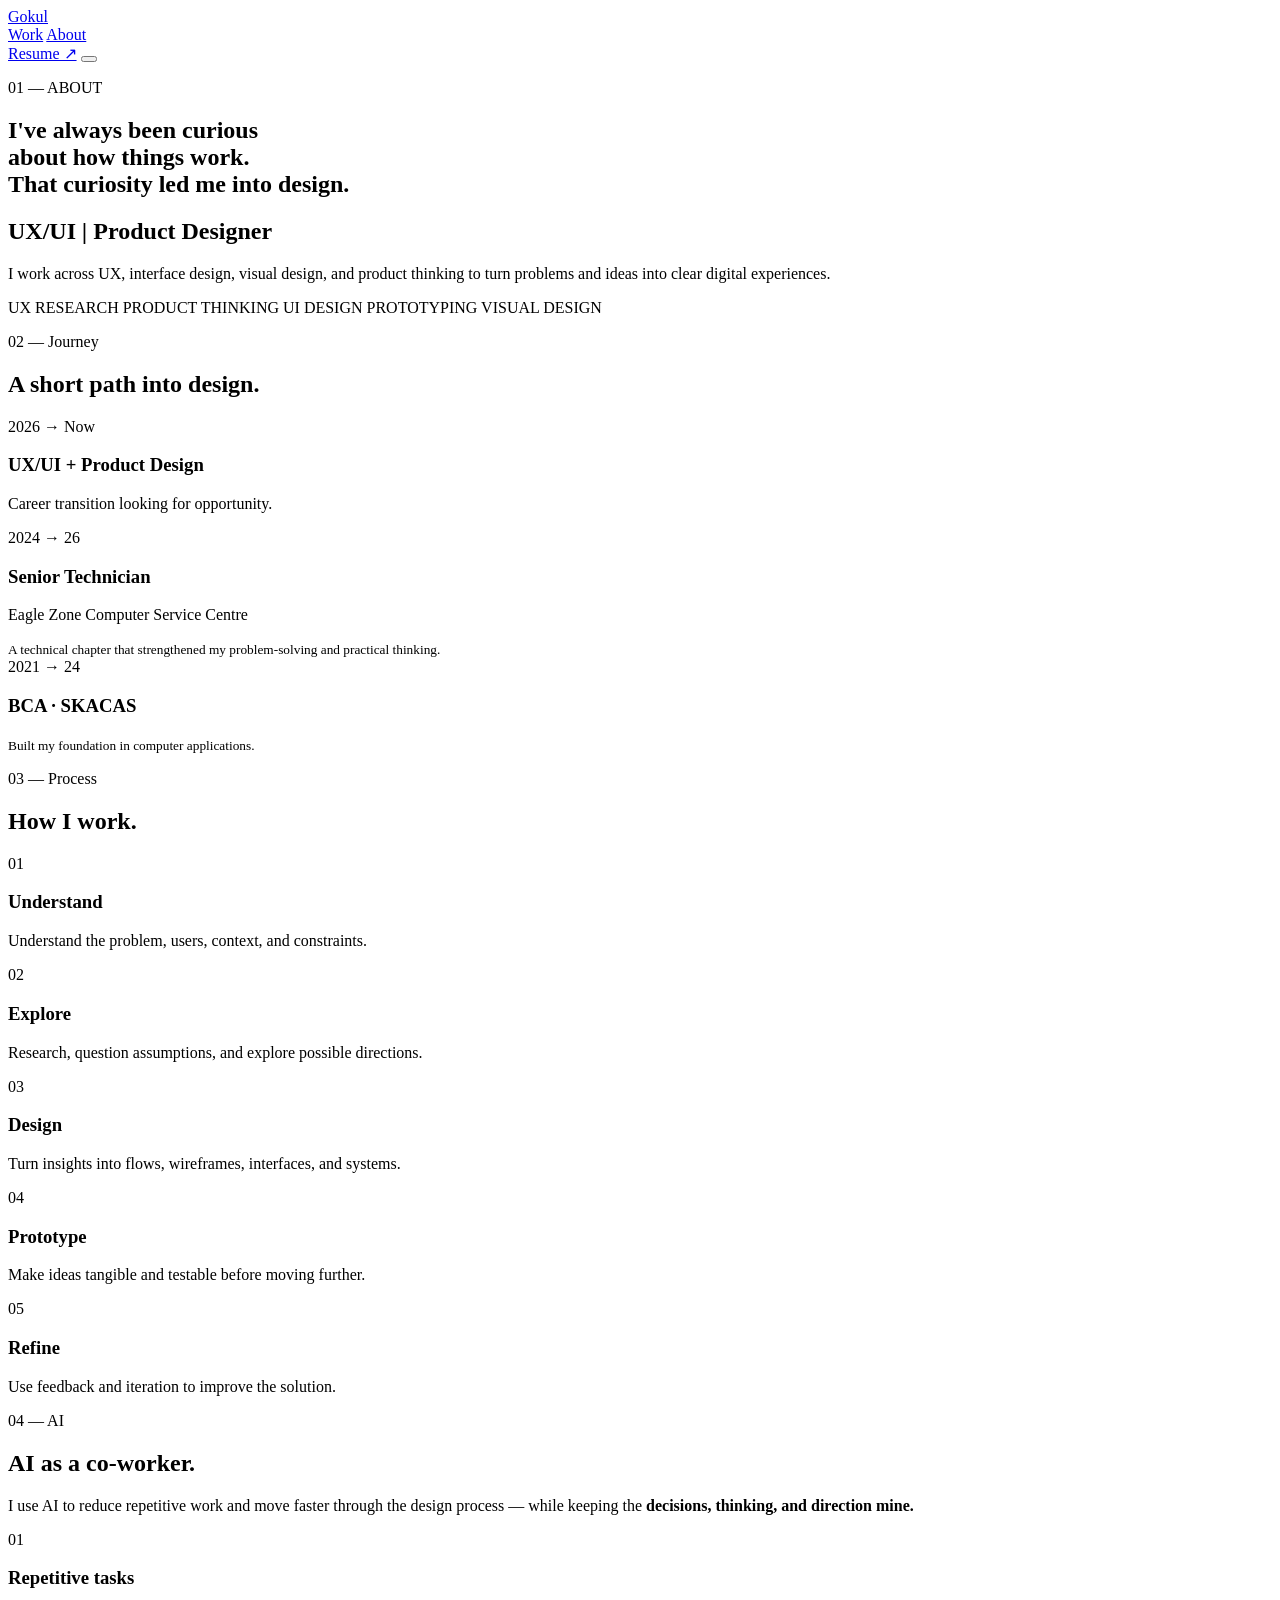
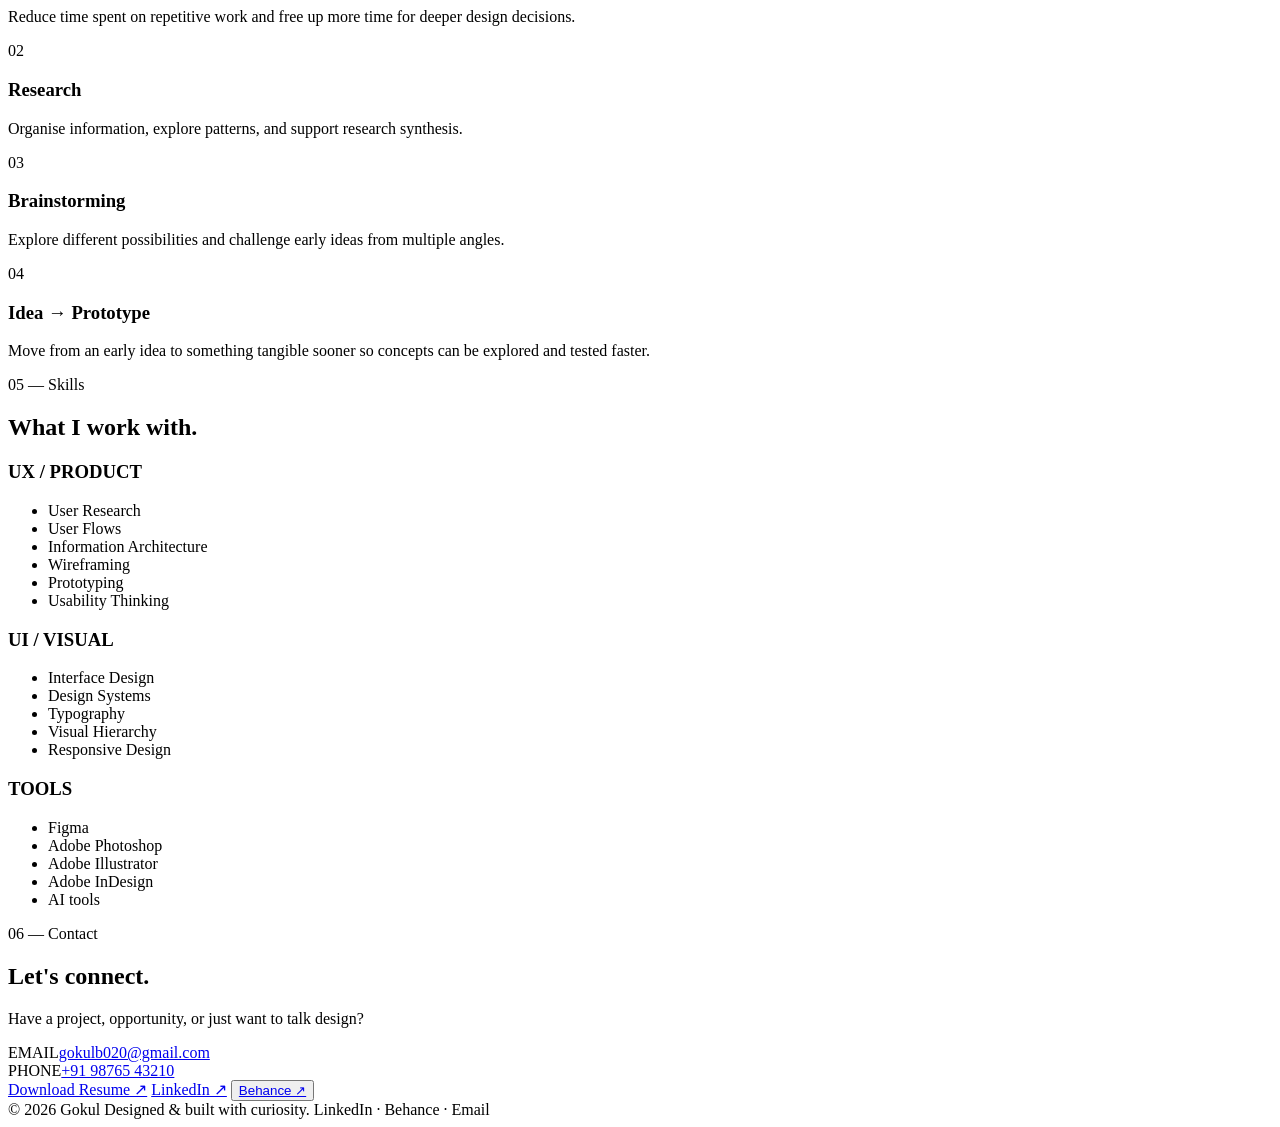
==== about.html @ 93f692a2 "Add files via upload" ====
<!DOCTYPE html>
<html lang="en">
<head>
  <meta charset="UTF-8">
  <meta name="viewport" content="width=device-width, initial-scale=1.0">
  <meta name="description" content="About Gokul — UI/UX and Product Designer.">
  <title>About — Gokul</title>
  <link rel="preconnect" href="https://fonts.googleapis.com">
  <link rel="preconnect" href="https://fonts.gstatic.com" crossorigin>
  <link href="https://fonts.googleapis.com/css2?family=Inter:wght@400;500;600;700&display=swap" rel="stylesheet">
  <link rel="stylesheet" href="css/style.css">
  <link rel="stylesheet" href="css/about.css">
</head>
<body class="about-page">
  <header class="site-nav">
    <a class="logo" href="index.html" aria-label="Gokul home">Gokul</a>
    <nav class="nav-links" aria-label="Primary navigation">
      <a href="work.html">Work</a>
      <a href="about.html" aria-current="page">About</a>
    </nav>
    <a class="button button-small" href="#contact" aria-label="Go to contact">Resume ↗</a>
    <button class="menu-button" type="button" aria-label="Open menu" aria-expanded="false">
      <span></span><span></span><span></span>
    </button>
  </header>

  <main>
    <section class="about-intro about-shell reveal">
      <p class="eyebrow">01 — ABOUT</p>
      <h1>I've always been curious<br class="desktop-break"> about how things work.<br><span>That curiosity led me into design.</span></h1>
      <h2>UX/UI <i>|</i> Product Designer</h2>
      <p class="intro-copy">I work across UX, interface design, visual design, and product thinking to turn problems and ideas into clear digital experiences.</p>
      <div class="intro-tags" aria-label="Design areas">
        <span>UX RESEARCH</span>
        <span>PRODUCT THINKING</span>
        <span>UI DESIGN</span>
        <span>PROTOTYPING</span>
        <span>VISUAL DESIGN</span>
      </div>
    </section>

    <section class="about-section about-shell about-journey reveal">
      <div class="about-section-title">
        <p class="eyebrow">02 — Journey</p>
        <h2>A short path into design.</h2>
      </div>
      <div class="journey-list">
        <article class="journey-row">
          <div class="journey-year">2026 → Now</div>
          <div>
            <h3>UX/UI + Product Design</h3>
            <p class="highlight">Career transition looking for opportunity.</p>
          </div>
        </article>
        <article class="journey-row">
          <div class="journey-year">2024 → 26</div>
          <div>
            <h3>Senior Technician</h3>
            <p>Eagle Zone Computer Service Centre</p>
            <small>A technical chapter that strengthened my problem-solving and practical thinking.</small>
          </div>
        </article>
        <article class="journey-row">
          <div class="journey-year">2021 → 24</div>
          <div>
            <h3>BCA · SKACAS</h3>
            <small>Built my foundation in computer applications.</small>
          </div>
        </article>
      </div>
    </section>

    <section class="about-section about-shell process-about reveal">
      <div class="about-section-title">
        <p class="eyebrow">03 — Process</p>
        <h2>How I work.</h2>
      </div>
      <div class="process-grid">
        <article><span>01</span><h3>Understand</h3><p>Understand the problem, users, context, and constraints.</p></article>
        <article><span>02</span><h3>Explore</h3><p>Research, question assumptions, and explore possible directions.</p></article>
        <article><span>03</span><h3>Design</h3><p>Turn insights into flows, wireframes, interfaces, and systems.</p></article>
        <article><span>04</span><h3>Prototype</h3><p>Make ideas tangible and testable before moving further.</p></article>
        <article><span>05</span><h3>Refine</h3><p>Use feedback and iteration to improve the solution.</p></article>
      </div>
    </section>

    <section class="about-section about-shell ai-section reveal">
      <div class="about-section-title">
        <p class="eyebrow">04 — AI</p>
        <h2>AI as a co-worker.</h2>
      </div>
      <div class="ai-content">
        <p class="ai-lead">I use AI to reduce repetitive work and move faster through the design process — while keeping the <strong>decisions, thinking, and direction mine.</strong></p>
        <div class="ai-grid">
          <article><span>01</span><h3>Repetitive tasks</h3><p>Reduce time spent on repetitive work and free up more time for deeper design decisions.</p></article>
          <article><span>02</span><h3>Research</h3><p>Organise information, explore patterns, and support research synthesis.</p></article>
          <article><span>03</span><h3>Brainstorming</h3><p>Explore different possibilities and challenge early ideas from multiple angles.</p></article>
          <article><span>04</span><h3>Idea → Prototype</h3><p>Move from an early idea to something tangible sooner so concepts can be explored and tested faster.</p></article>
        </div>
      </div>
    </section>

    <section class="about-section about-shell skills-about reveal">
      <div class="about-section-title">
        <p class="eyebrow">05 — Skills</p>
        <h2>What I work with.</h2>
      </div>
      <div class="about-skills-grid">
        <div>
          <h3>UX / PRODUCT</h3>
          <ul>
            <li>User Research</li><li>User Flows</li><li>Information Architecture</li><li>Wireframing</li><li>Prototyping</li><li>Usability Thinking</li>
          </ul>
        </div>
        <div>
          <h3>UI / VISUAL</h3>
          <ul>
            <li>Interface Design</li><li>Design Systems</li><li>Typography</li><li>Visual Hierarchy</li><li>Responsive Design</li>
          </ul>
        </div>
        <div>
          <h3>TOOLS</h3>
          <ul>
            <li>Figma</li><li>Adobe Photoshop</li><li>Adobe Illustrator</li><li>Adobe InDesign</li><li>AI tools</li>
          </ul>
        </div>
      </div>
    </section>

    <section id="contact" class="about-section about-shell contact-about reveal">
      <p class="eyebrow">06 — Contact</p>
      <h2>Let's connect.</h2>
      <p class="contact-lead">Have a project, opportunity, or just want to talk design?</p>
      <div class="contact-details">
        <div><span>EMAIL</span><a href="mailto:gokulb020@gmail.com">gokulb020@gmail.com</a></div>
        <div><span>PHONE</span><a href="tel:+919876543210">+91 98765 43210</a></div>
      </div>
      <div class="contact-actions">
        <a class="about-link-accent" href="#">Download Resume ↗</a>
        <a href="https://www.linkedin.com/in/gokuluiux/" target="_blank" rel="noopener">LinkedIn ↗</a>
        <button><a href="#" target="_blank" rel="noopener">Behance ↗</a></button>
      </div>
    </section>
  </main>

  <footer class="footer about-footer">
    <span>© 2026 Gokul</span>
    <span>Designed &amp; built with curiosity.</span>
    <span>LinkedIn · Behance · Email</span>
  </footer>

  <script src="js/main.js"></script>
</body>
</html>
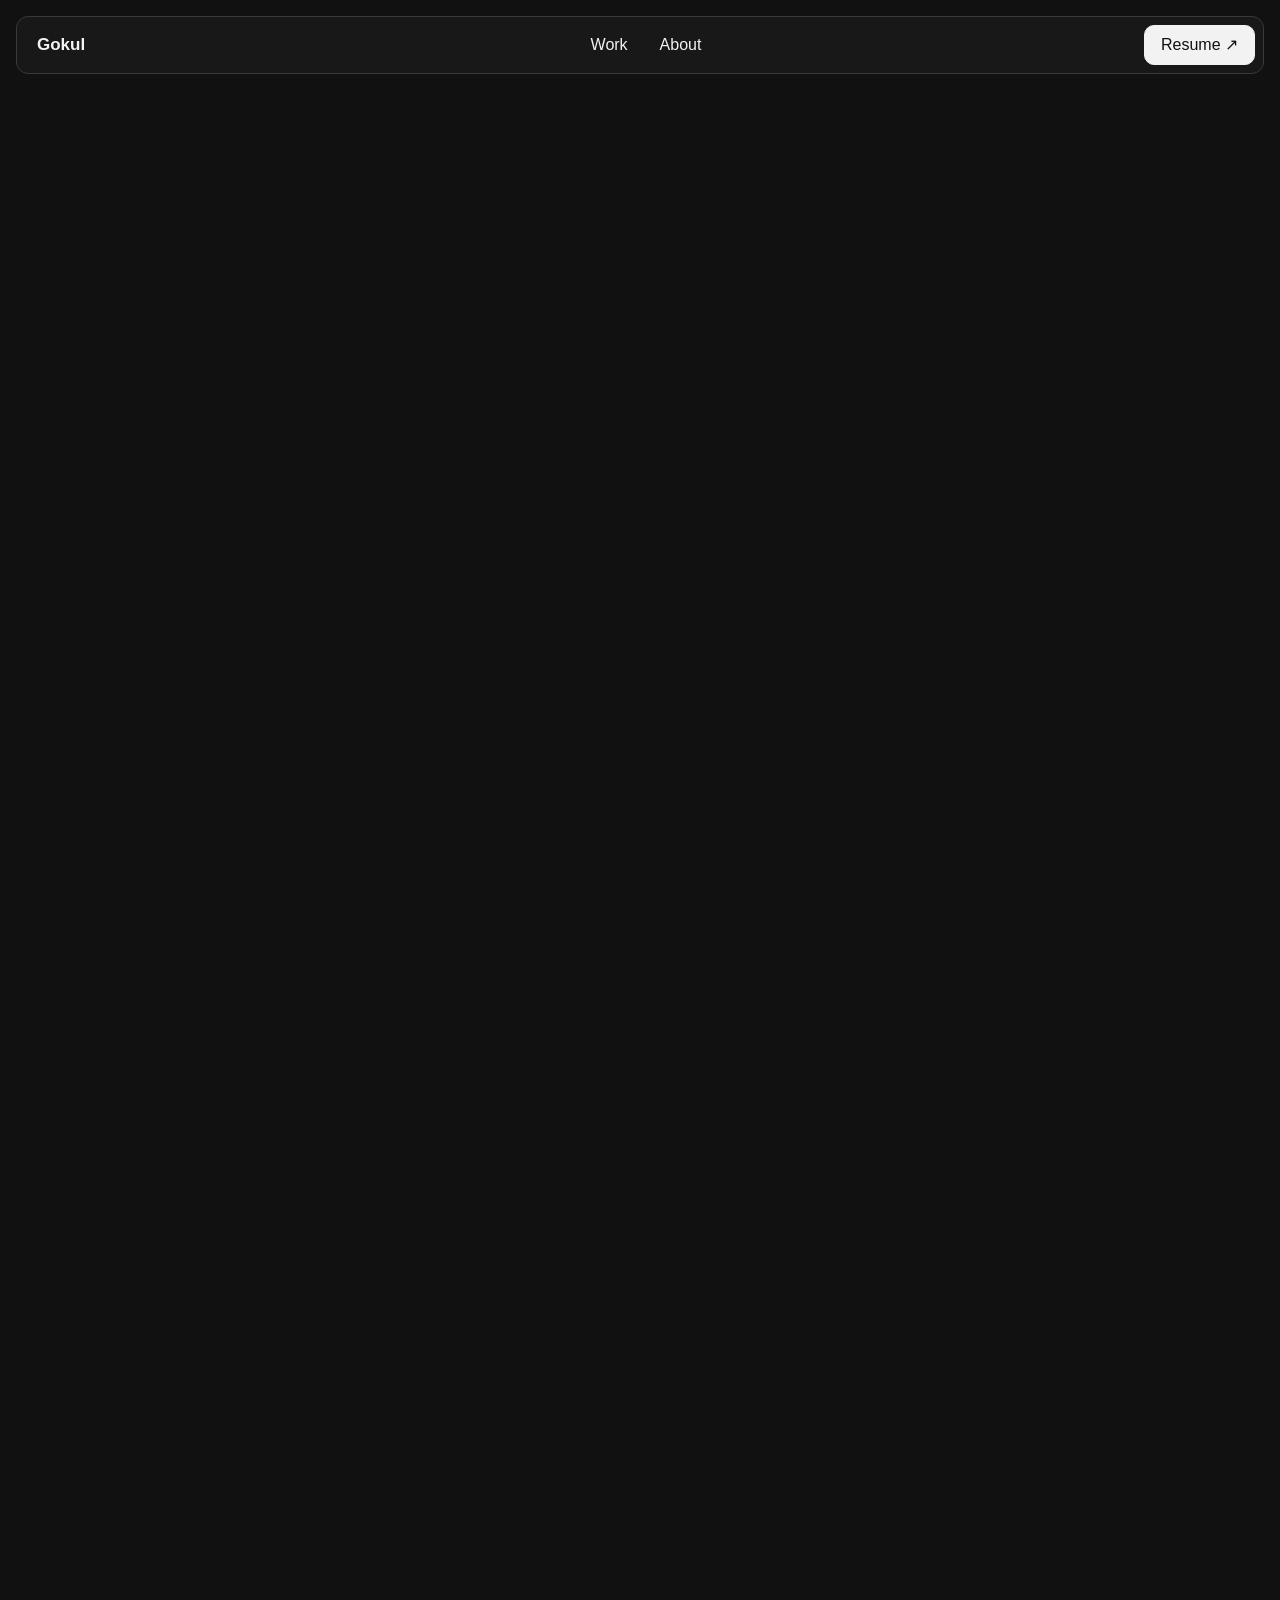
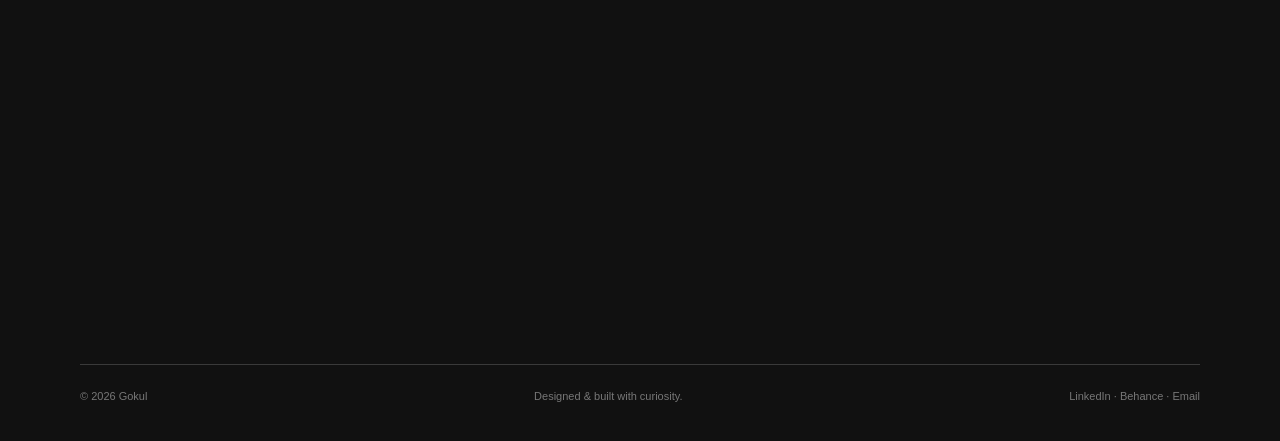
==== commit b05169ea: "Add files via upload" ====
--- a/about.html
+++ b/about.html
@@ -8,8 +8,8 @@
   <link rel="preconnect" href="https://fonts.googleapis.com">
   <link rel="preconnect" href="https://fonts.gstatic.com" crossorigin>
   <link href="https://fonts.googleapis.com/css2?family=Inter:wght@400;500;600;700&display=swap" rel="stylesheet">
-  <link rel="stylesheet" href="css/style.css">
-  <link rel="stylesheet" href="css/about.css">
+  <link rel="stylesheet" href="style.css">
+  <link rel="stylesheet" href="about.css">
 </head>
 <body class="about-page">
   <header class="site-nav">
@@ -138,7 +138,7 @@
       <div class="contact-actions">
         <a class="about-link-accent" href="#">Download Resume ↗</a>
         <a href="https://www.linkedin.com/in/gokuluiux/" target="_blank" rel="noopener">LinkedIn ↗</a>
-        <button><a href="#" target="_blank" rel="noopener">Behance ↗</a></button>
+        <a href="#" target="_blank" rel="noopener">Behance ↗</a>
       </div>
     </section>
   </main>
--- a/style.css
+++ b/style.css
@@ -0,0 +1,1058 @@
+/* ------------------------------
+   Gokul Portfolio
+   Simple reusable CSS
+------------------------------ */
+
+:root {
+  --bg: #111111;
+  --surface: #171717;
+  --surface-2: #1d1d1d;
+  --text: #f3f3f3;
+  --muted: #a5a5a5;
+  --line: #3a3a3a;
+  --accent: #fff700;
+  --radius: 14px;
+  --max-width: 1424px;
+  --space: clamp(72px, 8vw, 128px);
+}
+
+* { box-sizing: border-box; }
+
+html { scroll-behavior: smooth; }
+
+body {
+  margin: 0;
+  background: var(--bg);
+  color: var(--text);
+  font-family: "Inter", Arial, sans-serif;
+  font-size: 16px;
+  line-height: 1.45;
+  -webkit-font-smoothing: antialiased;
+}
+
+a { color: inherit; text-decoration: none; }
+
+button, a { -webkit-tap-highlight-color: transparent; }
+
+.site-nav {
+  position: sticky;
+  top: 16px;
+  z-index: 10;
+  width: calc(100% - 32px);
+  max-width: 1424px;
+  margin: 16px auto 0;
+  padding: 8px 8px 8px 20px;
+  min-height: 56px;
+  display: grid;
+  grid-template-columns: 1fr auto 1fr;
+  align-items: center;
+  background: #181818;
+  border: 1px solid #3a3a3a;
+  border-radius: 12px;
+  backdrop-filter: blur(10px);
+}
+
+.logo { font-weight: 600; font-size: 17px; }
+
+.nav-links {
+  display: flex;
+  gap: 32px;
+  justify-content: center;
+}
+
+.nav-links a,
+.text-link,
+.contact-links a { transition: color .2s ease; }
+
+.nav-links a:hover,
+.text-link:hover,
+.contact-links a:hover { color: var(--accent); }
+
+.button {
+  position: relative;
+  isolation: isolate;
+  overflow: hidden;
+  display: inline-flex;
+  align-items: center;
+  justify-content: space-between;
+  gap: 30px;
+  min-height: 50px;
+  padding: 0 18px;
+  background: #f2f2f2;
+  color: #111;
+  border: 1px solid #f2f2f2;
+  border-radius: 10px;
+  font-weight: 500;
+  transition: color .25s ease, transform .25s ease, border-color .25s ease;
+}
+
+.button::before {
+  content: "";
+  position: absolute;
+  inset: 0;
+  z-index: -1;
+  background: var(--accent);
+  transform: translateY(101%);
+  transition: transform .25s ease;
+}
+
+.button span {
+  display: inline-block;
+  transition: transform .25s ease;
+}
+
+.button:hover {
+  color: #111;
+  border-color: var(--accent);
+  transform: translateY(-3px);
+}
+
+.button:hover::before { transform: translateY(0); }
+.button:hover span { transform: translateX(4px); }
+
+.text-link {
+  position: relative;
+  padding-bottom: 4px;
+}
+
+.text-link::after,
+.case-link::after {
+  content: "";
+  position: absolute;
+  left: 0;
+  bottom: -2px;
+  width: 100%;
+  height: 1px;
+  background: var(--accent);
+  transform: scaleX(0);
+  transform-origin: right;
+  transition: transform .25s ease;
+}
+
+.text-link:hover::after {
+  transform: scaleX(1);
+  transform-origin: left;
+}
+
+.button-small {
+  justify-self: end;
+  min-height: 40px;
+  padding: 0 16px;
+}
+
+.menu-button { display: none; }
+
+.section {
+  width: min(calc(100% - 40px), var(--max-width));
+  margin: 0 auto;
+  padding: var(--space) 0;
+}
+
+.hero {
+  min-height: 650px;
+  display: grid;
+  grid-template-columns: minmax(0, 2fr) minmax(280px, .7fr);
+  column-gap: 56px;
+  align-items: center;
+  position: relative;
+  padding-top: 130px;
+  border-bottom: 1px solid var(--line);
+}
+
+.eyebrow {
+  margin: 0 0 18px;
+  color: #b8b8b8;
+  font-size: 12px;
+  font-weight: 700;
+  letter-spacing: .12em;
+  text-transform: uppercase;
+}
+
+
+
+.accent-dot {
+  width: 30px;
+  height: 30px;
+  vertical-align: -10px;
+  object-fit: contain;
+
+  animation: dotBlink 2s ease-in-out infinite;
+}
+
+@keyframes dotBlink {
+  0%, 100% {
+    opacity: 1;
+    transform: scale(1);
+  }
+
+  50% {
+    opacity: 0.45;
+    transform: scale(0.9);
+  }
+}        
+
+
+.hero h1 {
+  max-width: 900px;
+  margin: 0;
+  font-size: clamp(52px, 5vw, 72px);
+  line-height: 1.02;
+  letter-spacing: -.055em;
+  font-weight: 600;
+}
+
+.hero h1 span { color: #999; }
+
+.hero-copy {
+  max-width: 680px;
+  margin: 34px 0 36px;
+  color: #a9a9a9;
+  font-size: 17px;
+  font-weight: 500;
+}
+
+.hero-actions { display: flex; align-items: center; gap: 28px; }
+
+.hero-side {
+  align-self: center;
+  min-height: 300px;
+  padding-left: 24px;
+  border-left: 1px solid var(--line);
+}
+
+.side-line {
+  display: block;
+  width: 40px;
+  height: 3px;
+  margin-bottom: 48px;
+  background: var(--accent);
+}
+
+.hero-side h2 {
+  margin: 0;
+  font-size: 32px;
+  line-height: .95;
+  letter-spacing: -.04em;
+  font-weight: 500;
+}
+
+.hero-side strong {
+  display: block;
+  margin-top: 50px;
+  color: var(--accent);
+  font-size: 13px;
+}
+
+.hero-side small {
+  display: block;
+  margin-top: 50px;
+  color: #888;
+  font-size: 10px;
+  letter-spacing: .1em;
+}
+
+.scroll-note {
+  position: absolute;
+  left: 50%;
+  bottom: -34px;
+  transform: translateX(-50%);
+  padding: 0 12px;
+  background: var(--bg);
+  color: #777;
+  font-size: 10px;
+  letter-spacing: .12em;
+}
+
+.scroll-note span { color: var(--accent); font-size: 16px; }
+
+.section-heading {
+  display: grid;
+  grid-template-columns: 1fr 1fr;
+  gap: 40px;
+  align-items: end;
+  margin-bottom: 38px;
+}
+
+.section-heading h2,
+.section-title h2,
+.thinking-copy h2,
+.about-copy h2,
+.outside-section h2,
+.contact-main h2 {
+  margin: 0;
+  font-size: clamp(30px, 4vw, 46px);
+  line-height: 1;
+  letter-spacing: -.045em;
+  font-weight: 600;
+}
+
+.section-heading > p,
+.thinking-copy > p:last-child,
+.contact-main > p,
+.about-copy > p:not(.about-lead) {
+  color: #a6a6a6;
+}
+
+.work-grid {
+  display: grid;
+  grid-template-columns: repeat(2, minmax(0, 1fr));
+  gap: 32px 28px;
+}
+
+.project-card {
+  overflow: hidden;
+  border: 1px solid #373737;
+  border-radius: 15px;
+  background: #121212;
+  transition: transform .25s ease, border-color .25s ease;
+}
+
+.project-card:hover {
+  border-color: #5a5a5a;
+}
+/* Selected Work — image zoom */
+.project-media {
+  overflow: hidden;
+}
+
+.project-media img {
+  width: 100%;
+  height: 100%;
+  object-fit: cover;
+  display: block;
+  transition: transform 0.6s cubic-bezier(0.22, 1, 0.36, 1);
+}
+
+.project-card:hover .project-media img {
+  transform: scale(1.08);
+}
+
+.pawtrain-media img {
+  width: 100%;
+  height: 100%;
+  object-fit: cover;
+  display: block;
+}
+
+.dashboard-media {
+  flex-direction: column;
+  color: #aaa;
+}
+
+.dashboard-media strong { font-size: 14px; }
+.dashboard-media small { margin-top: 6px; color: #666; font-size: 9px; }
+
+.project-body { padding: 22px 22px 24px; }
+
+.tags {
+  display: flex;
+  gap: 8px;
+  margin-bottom: 14px;
+}
+
+.tags span {
+  padding: 4px 11px;
+  border: 1px solid #353535;
+  border-radius: 999px;
+  color: #9c9c9c;
+  font-size: 10px;
+}
+
+.project-body h3 {
+  margin: 0 0 12px;
+  font-size: 24px;
+  letter-spacing: -.035em;
+}
+
+.project-body p {
+  max-width: 560px;
+  margin: 0 0 14px;
+  color: #999;
+  font-size: 13px;
+}
+
+.skills-line {
+  display: flex;
+  flex-wrap: wrap;
+  gap: 14px;
+  margin-bottom: 16px;
+  color: #999;
+  font-size: 10px;
+}
+
+.skills-line span::before {
+  content: "";
+  display: inline-block;
+  width: 5px;
+  height: 5px;
+  margin: 0 7px 1px 0;
+  border-radius: 50%;
+  background: var(--accent);
+}
+
+.case-link {
+  display: inline-block;
+  font-size: 18px;
+  border-bottom: 2px solid var(--accent);
+  transition: transform .2s ease;
+}
+
+.case-link:hover { transform: translateX(4px); }
+
+.process-section { border-top: 1px solid var(--line); }
+
+.process-list { border-top: 1px solid var(--line); }
+
+.process-row {
+  display: grid;
+  grid-template-columns: 68px minmax(0, 1fr);
+  gap: 32px;
+  padding: 34px 0;
+  border-bottom: 1px solid var(--line);
+}
+
+.process-row > span,
+.thinking-item > span {
+  color: var(--accent);
+  font-size: 12px;
+  font-weight: 600;
+}
+
+.process-row h3 {
+  margin: 0 0 5px;
+  font-size: 24px;
+  letter-spacing: -.03em;
+}
+
+.process-row p {
+  max-width: 520px;
+  margin: 0;
+  color: #a0a0a0;
+}
+
+.thinking-section {
+  display: grid;
+  grid-template-columns: 1fr 1fr;
+  gap: 60px;
+  border-bottom: 1px solid var(--line);
+}
+
+.thinking-copy > p:last-child {
+  max-width: 650px;
+  margin-top: 32px;
+}
+
+.thinking-list {
+  display: grid;
+  grid-template-columns: repeat(2, 1fr);
+  align-content: start;
+}
+
+.thinking-item {
+  display: flex;
+  gap: 28px;
+  padding: 22px 0;
+  border-bottom: 1px solid var(--line);
+  font-size: 18px;
+  font-weight: 500;
+}
+
+.skills-section { border-bottom: 1px solid var(--line); }
+
+.skills-columns {
+  display: grid;
+  grid-template-columns: 1fr 1fr;
+  gap: 60px;
+  margin-top: 60px;
+}
+
+.skill-group h3,
+.tools h3 {
+  margin: 0 0 28px;
+  color: #aaa;
+  font-size: 12px;
+  letter-spacing: .1em;
+}
+
+.skill-group:first-child h3,
+.skill-group:nth-child(2) h3 { color: #b6b6b6; }
+
+.skill-group ul {
+  padding: 0;
+  margin: 0;
+  list-style: none;
+}
+
+.skill-group li {
+  margin-bottom: 10px;
+  font-size: 18px;
+  font-weight: 500;
+}
+
+.tools { margin-top: 72px; }
+
+.tool-list { display: flex; flex-wrap: wrap; gap: 10px; }
+
+.ticker {
+  width: 100%;
+  overflow: hidden;
+  white-space: nowrap;
+}
+
+.ticker-track {
+  display: flex;
+  width: max-content;
+  align-items: center;
+  gap: 70px;
+
+  animation: tickerMove 18s linear infinite;
+}
+
+.ticker-item {
+  display: flex;
+  align-items: center;
+  gap: 24px;
+
+  color: #aaa;
+  font-size: 18px;
+  font-weight: 600;
+  white-space: nowrap;
+}
+
+.ticker-star {
+  color: #FFF700;
+  font-size: 28px;
+  line-height: 1;
+}
+
+@keyframes tickerMove {
+  from {
+    transform: translateX(0);
+  }
+
+  to {
+    transform: translateX(-50%);
+  }
+}
+
+.about-section {
+  display: grid;
+  grid-template-columns: 1.2fr 1fr;
+  min-height: 500px;
+  border-bottom: 1px solid var(--line);
+}
+
+.about-copy { padding-right: 60px; }
+
+.about-lead {
+  max-width: 690px;
+  margin: 40px 0 24px;
+  font-size: 23px;
+  line-height: 1.35;
+  font-weight: 500;
+}
+
+.about-copy > p:not(.eyebrow):not(.about-lead) {
+  max-width: 700px;
+  margin: 0 0 20px;
+  color: #a4a4a4;
+}
+
+mark {
+  padding: 0;
+  color: var(--accent);
+  background: transparent;
+}
+
+.about-mark {
+  display: flex;
+  flex-direction: column;
+  align-items: center;
+  justify-content: center;
+  border-left: 1px solid var(--line);
+}
+
+.about-mark strong {
+  font-size: 190px;
+  line-height: .8;
+  font-weight: 500;
+}
+
+.about-mark small {
+  margin-top: 34px;
+  color: #777;
+  font-size: 10px;
+  text-align: center;
+  letter-spacing: .1em;
+}
+
+.experience-list { margin-top: 50px; border-top: 1px solid var(--line); }
+
+.experience-row {
+  display: grid;
+  grid-template-columns: 220px minmax(0, 1fr);
+  gap: 0;
+  padding: 32px 0;
+  border-bottom: 1px solid var(--line);
+}
+
+.experience-row > span {
+  color: #999;
+  font-size: 12px;
+}
+
+.experience-row h3 { margin: 0; font-size: 22px; }
+.experience-row p { margin: 5px 0 12px; color: #999; }
+.experience-row small { color: #888; font-size: 12px; }
+
+.outside-section {
+  min-height: 380px;
+  border-bottom: 1px solid var(--line);
+}
+
+.outside-section h2 {
+  max-width: 850px;
+  margin-top: 40px;
+  color: #aaa;
+  font-size: clamp(34px, 4vw, 52px);
+  line-height: 1.08;
+}
+
+.contact-section {
+  min-height: 470px;
+  display: grid;
+  grid-template-columns: 1fr 260px;
+  align-items: center;
+  gap: 80px;
+}
+
+.contact-main h2 { font-size: clamp(44px, 5vw, 70px); }
+
+.contact-main > p { margin: 26px 0 32px; font-size: 16px; }
+
+.contact-links {
+  display: flex;
+  flex-direction: column;
+  gap: 18px;
+}
+
+.footer {
+  width: min(calc(100% - 40px), var(--max-width));
+  margin: 0 auto;
+  padding: 24px 0 36px;
+  display: flex;
+  justify-content: space-between;
+  gap: 20px;
+  color: #777;
+  font-size: 11px;
+  border-top: 1px solid var(--line);
+}
+
+.footer strong { color: #aaa; }
+
+/* Scroll reveal */
+.reveal {
+  opacity: 0;
+  transform: translateY(18px);
+  transition: opacity .65s ease, transform .65s ease;
+}
+
+.reveal.is-visible {
+  opacity: 1;
+  transform: translateY(0);
+}
+
+
+/* Hero motion — subtle and reusable */
+.hero h1 {
+  animation: heroEnter .75s cubic-bezier(.22, 1, .36, 1) both;
+}
+.hero-copy { animation: copyEnter .7s .16s both; }
+.hero-actions { animation: copyEnter .7s .26s both; }
+
+.scroll-note {
+  animation: scrollHop 2s ease-in-out infinite;
+}
+.scroll-note span {
+  display: inline-block;
+  animation: arrowHop 2s ease-in-out infinite;
+}
+
+@keyframes heroEnter {
+  from { opacity: 0; transform: translateY(18px); }
+  to { opacity: 1; transform: translateY(0); }
+}
+@keyframes copyEnter {
+  from { opacity: 0; transform: translateY(10px); }
+  to { opacity: 1; transform: translateY(0); }
+}
+@keyframes scrollHop {
+  0%, 55%, 100% { transform: translateX(-50%) translateY(0); }
+  68% { transform: translateX(-50%) translateY(-4px); }
+  78% { transform: translateX(-50%) translateY(0); }
+  87% { transform: translateX(-50%) translateY(-2px); }
+}
+@keyframes arrowHop {
+  0%, 55%, 100% { transform: translateY(0); }
+  68% { transform: translateY(4px); }
+  78% { transform: translateY(0); }
+  87% { transform: translateY(2px); }
+}
+
+@media (prefers-reduced-motion: reduce) {
+  html { scroll-behavior: auto; }
+  *, *::before, *::after {
+    animation-duration: .01ms !important;
+    animation-iteration-count: 1 !important;
+    transition-duration: .01ms !important;
+  }
+  .reveal { opacity: 1; transform: none; }
+  .hero h1 .hero-line-inner { animation: none !important; opacity: 1; transform: none; }
+  .scroll-note, .scroll-note span { animation: none !important; }
+}
+
+@media (max-width: 800px) {
+  :root { --space: 72px; }
+
+  /* =========================
+   MOBILE NAVIGATION
+   ========================= */
+
+  .site-nav {
+    position: fixed;
+    top: 0;
+    left: 0;
+
+    width: 100%;
+    height: 56px;
+    min-height: 56px;
+
+    margin: 0;
+    padding: 0 20px;
+
+    display: flex;
+    align-items: center;
+    justify-content: space-between;
+
+    border: 0;
+    border-bottom: 1px solid #242424;
+    border-radius: 0;
+
+    background: #111111;
+
+    z-index: 1000;
+  }
+
+  .site-nav .logo {
+    position: relative;
+    z-index: 10003;
+  }
+
+  .nav-links,
+  .site-nav .button-small {
+    display: none;
+  }
+
+  .menu-button {
+    position: relative;
+    z-index: 10003;
+
+    display: flex;
+
+    width: 24px;
+    height: 24px;
+
+    padding: 0;
+
+    flex-direction: column;
+    justify-content: center;
+    gap: 5px;
+
+    border: 0;
+    background: transparent;
+
+    cursor: pointer;
+  }
+
+  .menu-button span {
+    display: block;
+
+    width: 22px;
+    height: 1px;
+
+    background: #e8e8e8;
+
+    transition:
+      transform 0.25s ease,
+      opacity 0.2s ease;
+  }
+
+
+  /* =========================
+     OPEN MENU
+     ========================= */
+
+  .site-nav.is-open {
+  position: fixed;
+
+  top: 0;
+  left: 0;
+
+  width: 100%;
+  height: 260px;
+  min-height: 260px;
+
+  margin: 0;
+  padding: 0 20px;
+
+  display: flex;
+  align-items: flex-start;
+
+  background: #111111;
+
+  border: 0;
+  border-radius: 0;
+
+  z-index: 9999;
+}
+
+  .site-nav.is-open .nav-links {
+  position: absolute;
+
+  top: 70px;
+  left: 0;
+
+  width: 100%;
+
+  display: flex;
+
+  flex-direction: column;
+  align-items: center;
+
+  gap: 18px;
+
+  margin: 0;
+  padding: 0;
+
+  z-index: 10000;
+}
+
+  .site-nav.is-open .nav-links a {
+    color: #e8e8e8;
+
+    font-size: 16px;
+    font-weight: 500;
+
+    text-decoration: none;
+
+    transition: color 0.2s ease;
+  }
+
+  .site-nav.is-open .nav-links a:hover {
+    color: #fff700;
+  }
+
+  .site-nav.is-open .button-small {
+    position: absolute;
+
+    top: 170px;
+    left: 50%;
+
+    display: inline-flex;
+
+    width: 86px;
+    height: 42px;
+
+    align-items: center;
+    justify-content: center;
+
+    padding: 0;
+
+    transform: translateX(-50%);
+
+    border: 0;
+    border-radius: 8px;
+
+    background: #fff700;
+    color: #111111;
+
+    font-size: 14px;
+    font-weight: 500;
+
+    text-decoration: none;
+
+    z-index: 10001;
+  }
+
+  .site-nav.is-open .button-small:hover {
+    background: #e6de00;
+  }
+
+  /* HAMBURGER → X */
+
+  .site-nav.is-open .menu-button span:nth-child(1) {
+    transform: translateY(3px) rotate(45deg);
+  }
+
+  .site-nav.is-open .menu-button span:nth-child(2) {
+    opacity: 0;
+  }
+
+  .site-nav.is-open .menu-button span:nth-child(3) {
+    transform: translateY(-3px) rotate(-45deg);
+  }
+
+  /* Stop page scrolling when menu is open */
+
+  
+
+  .section {
+    width: calc(100% - 40px);
+    padding: var(--space) 0;
+  }
+
+  .hero {
+    min-height: 550px;
+    display: block;
+    padding-top: 105px;
+  }
+
+  .hero h1 {
+    font-size: clamp(42px, 11vw, 58px);
+    line-height: 1.04;
+  }
+
+  .hero-copy {
+    margin: 30px 0;
+    font-size: 15px;
+  }
+
+  .hero-side { display: none; }
+
+  .hero-actions { gap: 12px; }
+
+  .button { min-height: 50px; }
+
+  .section-heading,
+  .thinking-section,
+  .skills-columns,
+  .about-section,
+  .contact-section {
+    display: block;
+  }
+
+  .section-heading { margin-bottom: 32px; }
+
+  .section-heading > p {
+    margin-top: 30px;
+    font-size: 14px;
+  }
+
+  .work-grid { grid-template-columns: 1fr; gap: 16px; }
+
+  .project-media { aspect-ratio: 1.48; }
+
+  .project-body { padding: 18px 16px 20px; }
+
+  .project-body h3 { font-size: 20px; }
+
+  .project-body p { font-size: 12px; line-height: 1.5; }
+
+  .process-row {
+    grid-template-columns: 36px 1fr;
+    gap: 18px;
+    padding: 30px 0;
+  }
+
+  .process-row h3 { font-size: 23px; }
+
+  .process-row p { font-size: 14px; }
+
+  .process-row:hover { transform: translateX(4px); }
+
+  .thinking-copy > p:last-child {
+    margin: 32px 0 48px;
+    font-size: 15px;
+  }
+
+  .thinking-list { grid-template-columns: 1fr; }
+
+  .thinking-item {
+    padding: 20px 0;
+    font-size: 16px;
+  }
+
+  .skills-columns { margin-top: 42px; }
+
+  .skill-group + .skill-group { margin-top: 46px; }
+
+  .skill-group h3 { color: var(--accent); }
+
+  .skill-group li { font-size: 16px; margin-bottom: 8px; }
+
+  .tools {
+    margin-top: 44px;
+    padding-top: 36px;
+    border-top: 1px solid var(--line);
+  }
+
+  .about-section { min-height: auto; }
+
+  .about-copy { padding: 0; }
+
+  .about-lead {
+    margin-top: 34px;
+    font-size: 21px;
+  }
+
+  .about-mark {
+    display: none;
+  }
+
+  .experience-list { margin-top: 44px; }
+
+  .experience-row {
+    grid-template-columns: 1fr;
+    gap: 16px;
+    padding: 30px 0;
+  }
+
+  .experience-row h3 { font-size: 20px; }
+
+  .experience-row small { line-height: 1.6; }
+
+  .outside-section { min-height: 300px; }
+
+  .outside-section h2 {
+    margin-top: 34px;
+    font-size: 29px;
+    line-height: 1.08;
+  }
+
+  .contact-section { min-height: 520px; }
+
+  .contact-main h2 { font-size: 40px; }
+
+  .contact-links {
+    margin-top: 90px;
+    align-items: flex-start;
+  }
+
+  .footer {
+    width: calc(100% - 40px);
+    flex-wrap: wrap;
+  }
+}
+
+@media (min-width: 801px) {
+  .work-section,
+  .process-section,
+  .thinking-section,
+  .skills-section,
+  .about-section,
+  .experience-section,
+  .outside-section,
+  .contact-section {
+    scroll-margin-top: 70px;
+  }
+}
--- a/about.css
+++ b/about.css
@@ -0,0 +1,451 @@
+/* About page — based on the supplied desktop and mobile reference */
+.about-page {
+  --about-max: 1120px;
+  --about-line: #252525;
+  --about-muted: #888;
+  --about-dim: #666;
+}
+
+.about-shell {
+  width: min(calc(100% - 40px), var(--about-max));
+  margin-inline: auto;
+}
+
+.about-intro {
+  min-height: 610px;
+  padding: 145px 0 110px;
+  border-bottom: 1px solid var(--about-line);
+}
+
+.about-intro h1 {
+  max-width: 850px;
+  margin: 0;
+  font-size: clamp(48px, 5.2vw, 76px);
+  line-height: .98;
+  letter-spacing: -.06em;
+  font-weight: 600;
+}
+
+.about-intro h1 span { color: #888; }
+
+.about-intro h2 {
+  margin: 38px 0 16px;
+  font-size: clamp(24px, 2vw, 32px);
+  line-height: 1;
+  letter-spacing: -.04em;
+}
+
+.about-intro h2 i {
+  color: var(--accent);
+  font-style: normal;
+  margin-inline: 4px;
+}
+
+.intro-copy {
+  max-width: 640px;
+  margin: 0;
+  color: #8c8c8c;
+  font-size: 15px;
+  line-height: 1.65;
+}
+
+.intro-tags {
+  display: flex;
+  flex-wrap: wrap;
+  gap: 24px;
+  margin-top: 25px;
+  color: #606060;
+  font-size: 12px;
+  letter-spacing: .08em;
+}
+
+.about-section {
+  display: grid;
+  grid-template-columns: 270px minmax(0, 1fr);
+  column-gap: 56px;
+  padding: 105px 0;
+  border-bottom: 1px solid var(--about-line);
+}
+
+.about-section-title .eyebrow { margin-bottom: 18px; }
+
+.about-section-title h2 {
+  max-width: 260px;
+  margin: 0;
+  font-size: 28px;
+  line-height: 1.08;
+  letter-spacing: -.045em;
+  font-weight: 500;
+}
+
+.journey-list { border-top: 1px solid var(--about-line); }
+
+.journey-row {
+  display: grid;
+  grid-template-columns: 115px 1fr;
+  gap: 35px;
+  padding: 24px 0;
+  border-bottom: 1px solid var(--about-line);
+}
+
+.journey-year {
+  color: var(--accent);
+  font-size: 12px;
+  font-weight: 600;
+  line-height: 1.3;
+}
+
+.journey-row h3 {
+  margin: 0 0 4px;
+  font-size: 16px;
+  font-weight: 500;
+}
+
+.journey-row p,
+.journey-row small {
+  margin: 0;
+  color: #747474;
+  font-size: 12px;
+  line-height: 1.5;
+}
+
+.journey-row .highlight { color: var(--accent); }
+
+.process-grid {
+  display: grid;
+  grid-template-columns: repeat(5, 1fr);
+  border-top: 1px solid var(--about-line);
+  border-bottom: 1px solid var(--about-line);
+}
+
+.process-grid article {
+  min-height: 215px;
+  padding: 25px 18px 22px 0;
+  border-right: 1px solid var(--about-line);
+}
+
+.process-grid article:not(:first-child) { padding-left: 18px; }
+.process-grid article:last-child { border-right: 0; }
+
+.process-grid span,
+.ai-grid span {
+  display: block;
+  margin-bottom: 42px;
+  color: var(--accent);
+  font-size: 8px;
+}
+
+.process-grid h3,
+.ai-grid h3 {
+  margin: 0 0 12px;
+  font-size: 16px;
+  font-weight: 500;
+}
+
+.process-grid p,
+.ai-grid p {
+  margin: 0;
+  color: #6f6f6f;
+  font-size: 12px;
+  line-height: 1.55;
+}
+
+.ai-section { align-items: start; }
+
+.ai-lead {
+  max-width: 610px;
+  margin: 0 0 35px;
+  font-size: 16px;
+  line-height: 1.45;
+  letter-spacing: -.025em;
+}
+
+.ai-lead strong { color: var(--accent); font-weight: 500; }
+
+.ai-grid {
+  display: grid;
+  grid-template-columns: 1fr 1fr;
+  border: 1px solid var(--about-line);
+}
+
+.ai-grid article {
+  min-height: 185px;
+  padding: 24px;
+  border-right: 1px solid var(--about-line);
+  border-bottom: 1px solid var(--about-line);
+}
+
+.ai-grid article:nth-child(2n) { border-right: 0; }
+.ai-grid article:nth-last-child(-n+2) { border-bottom: 0; }
+.ai-grid span { margin-bottom: 34px; color: #666; }
+
+.skills-about { align-items: start; }
+
+.about-skills-grid {
+  display: grid;
+  grid-template-columns: repeat(3, 1fr);
+  gap: 40px;
+}
+
+.about-skills-grid > div {
+  border-top: 1px solid var(--about-line);
+  padding-top: 18px;
+}
+
+.about-skills-grid h3 {
+  margin: 0 0 18px;
+  color: #aaa;
+  font-size: 16px;
+  letter-spacing: .04em;
+}
+
+.about-skills-grid ul {
+  list-style: none;
+  padding: 0;
+  margin: 0;
+}
+
+.about-skills-grid li {
+  margin-bottom: 8px;
+  color: #777;
+  font-size: 12px;
+}
+
+.contact-about {
+  display: block;
+  padding-bottom: 110px;
+}
+
+.contact-about > h2 {
+  margin: 0;
+  font-size: clamp(44px, 5vw, 70px);
+  line-height: 1;
+  letter-spacing: -.06em;
+  font-weight: 500;
+}
+
+.contact-lead {
+  margin: 20px 0 45px;
+  color: #858585;
+  font-size: 12px;
+}
+
+.contact-details {
+  display: grid;
+  grid-template-columns: 1fr 1fr;
+  border-top: 1px solid var(--about-line);
+  border-bottom: 1px solid var(--about-line);
+}
+
+.contact-details > div {
+  padding: 22px 0;
+}
+
+.contact-details > div + div { padding-left: 40px; border-left: 1px solid var(--about-line); }
+
+.contact-details span {
+  display: block;
+  margin-bottom: 8px;
+  color: #666;
+  font-size: 8px;
+}
+
+.contact-details a { font-size: 11px; }
+
+.contact-actions {
+  display: flex;
+  align-items: center;
+  gap: 36px;
+  margin-top: 32px;
+}
+
+.contact-actions > a {
+  display: inline-flex;
+  align-items: center;
+  justify-content: center;
+
+ 
+  height: 60px;
+  box-sizing: border-box;
+
+  padding: 0 20px;
+
+  border: 1px solid #303030;
+  border-radius: 6px;
+
+  background: #111111;
+  color: #e8e8e8;
+
+  font-family: "Inter", sans-serif;
+  font-size: 20px;
+  font-weight: 400;
+  line-height: 1;
+  text-decoration: none;
+
+  outline: none;
+
+  transition:
+    background-color 0.2s ease,
+    border-color 0.2s ease;
+}
+
+/* LinkedIn + Behance hover */
+.contact-actions > a:not(.about-link):hover {
+  background: #171717;
+  border-color: #555555;
+}
+
+/* Resume — text link, NOT a button */
+.contact-actions > a.about-link.accent {
+  width: auto !important;
+  height: auto !important;
+
+  padding: 0 !important;
+
+  border: 0 !important;
+  border-radius: 0 !important;
+
+  background: transparent !important;
+  color: #fff700 !important;
+
+  text-decoration: underline;
+  text-decoration-color: #fff700;
+  text-underline-offset: 4px;
+}
+
+/* Resume hover */
+.contact-actions > a.about-link.accent:hover {
+  background: transparent !important;
+  border: 0 !important;
+  color: #fff700 !important;
+}
+
+/* Remove browser's default focus box */
+.contact-actions > a:focus {
+  outline: none;
+}
+
+/* Better keyboard focus */
+.contact-actions > a:focus-visible:not(.about-link) {
+  outline: 1px solid #555555;
+  outline-offset: 3px;
+}
+
+.about-link-accent { color: var(--accent); }
+
+.about-footer {
+  width: min(calc(100% - 40px), var(--about-max));
+  margin-inline: auto;
+}
+
+@media (max-width: 800px) {
+  .about-shell {
+    width: calc(100% - 40px);
+  }
+
+  .about-intro {
+    min-height: auto;
+    padding: 88px 0 52px;
+  }
+
+  .about-intro h1 {
+    font-size: clamp(38px, 10vw, 58px);
+    line-height: .97;
+  }
+
+  .desktop-break { display: none; }
+
+  .about-intro h2 {
+    margin-top: 28px;
+    font-size: 20px;
+  }
+
+  .intro-copy { font-size: 11px; line-height: 1.55; }
+
+  .intro-tags {
+    gap: 12px 16px;
+    margin-top: 20px;
+    font-size: 6px;
+  }
+
+  .about-section {
+    display: block;
+    padding: 58px 0;
+  }
+
+  .about-section-title h2 {
+    max-width: none;
+    margin-bottom: 38px;
+    font-size: 21px;
+  }
+
+  .journey-row {
+    grid-template-columns: 68px 1fr;
+    gap: 14px;
+    padding: 18px 0;
+  }
+
+  .journey-year { font-size: 7px; }
+  .journey-row h3 { font-size: 10px; }
+  .journey-row p, .journey-row small { font-size: 7px; }
+
+  .process-grid {
+    display: block;
+  }
+
+  .process-grid article,
+  .process-grid article:not(:first-child) {
+    min-height: 0;
+    padding: 22px 0;
+    border-right: 0;
+    border-bottom: 1px solid var(--about-line);
+  }
+
+  .process-grid article:last-child { border-bottom: 0; }
+  .process-grid span { margin-bottom: 22px; }
+  .process-grid h3 { font-size: 10px; margin-bottom: 8px; }
+  .process-grid p { font-size: 7px; }
+
+  .ai-lead { font-size: 13px; margin-bottom: 25px; }
+
+  .ai-grid { grid-template-columns: 1fr; }
+  .ai-grid article,
+  .ai-grid article:nth-child(2n) {
+    min-height: 0;
+    padding: 18px;
+    border-right: 0;
+    border-bottom: 1px solid var(--about-line);
+  }
+
+  .ai-grid article:last-child { border-bottom: 0; }
+  .ai-grid span { margin-bottom: 25px; }
+  .ai-grid h3 { font-size: 10px; }
+  .ai-grid p { font-size: 7px; }
+
+  .about-skills-grid {
+    grid-template-columns: 1fr;
+    gap: 28px;
+  }
+
+  .about-skills-grid h3 { font-size: 8px; }
+  .about-skills-grid li { font-size: 8px; margin-bottom: 7px; }
+
+  .contact-about > h2 { font-size: 42px; }
+  .contact-lead { font-size: 10px; margin-bottom: 30px; }
+
+  .contact-details { grid-template-columns: 1fr; }
+  .contact-details > div + div { padding-left: 0; border-left: 0; border-top: 1px solid var(--about-line); }
+  .contact-details span { font-size: 7px; }
+  .contact-details a { font-size: 9px; }
+
+  .contact-actions {
+    flex-wrap: wrap;
+    gap: 18px;
+    font-size: 8px;
+  }
+
+  .about-footer {
+    width: calc(100% - 40px);
+    font-size: 8px;
+  }
+}
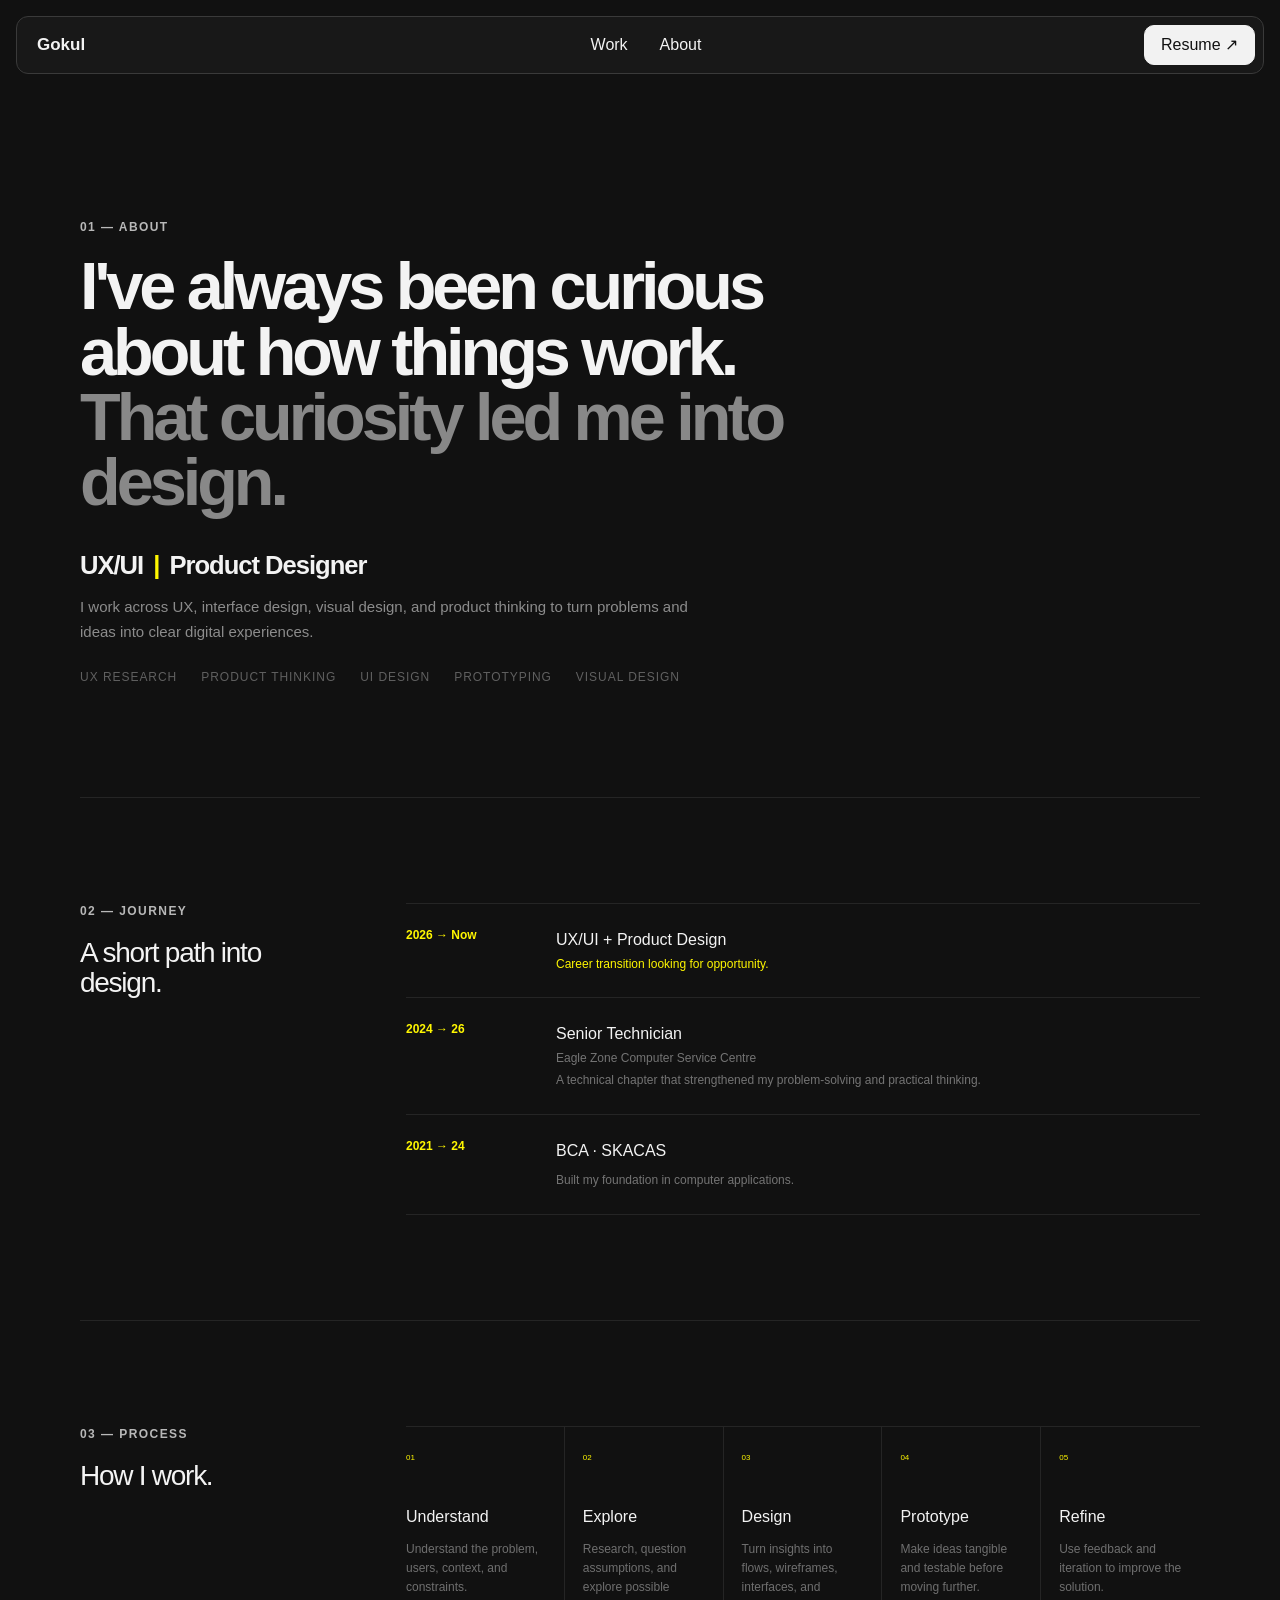
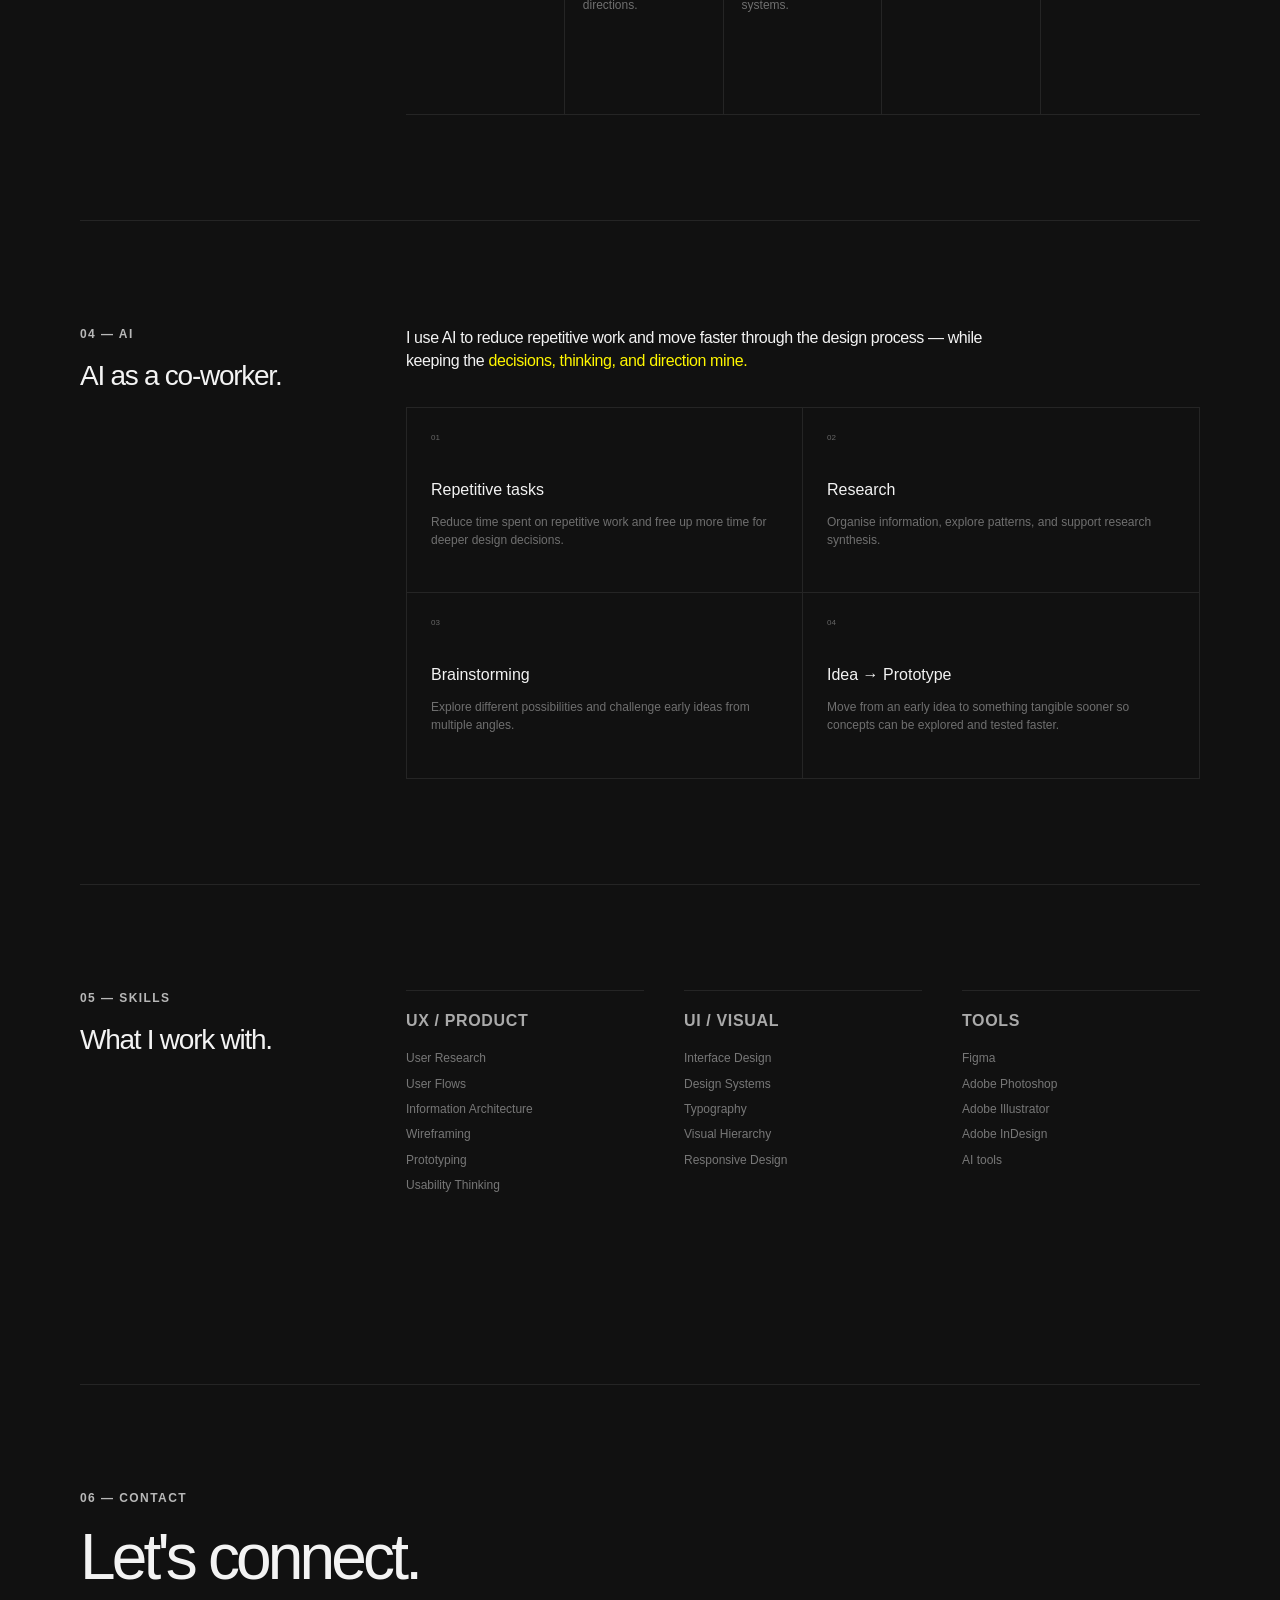
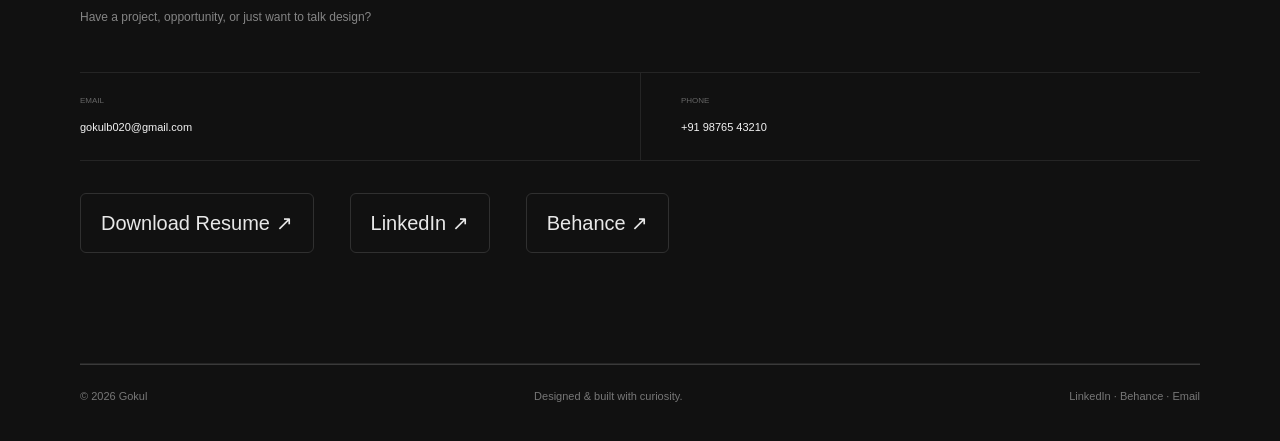
==== commit fb3f0402: "Update about.html" ====
--- a/about.html
+++ b/about.html
@@ -149,6 +149,6 @@
     <span>LinkedIn · Behance · Email</span>
   </footer>
 
-  <script src="js/main.js"></script>
+  <script src="main.js"></script>
 </body>
 </html>
--- a/style.css
+++ b/style.css
@@ -240,7 +240,7 @@
   display: block;
   margin-top: 50px;
   color: var(--accent);
-  font-size: 13px;
+  font-size: 12px;
 }
 
 .hero-side small {
